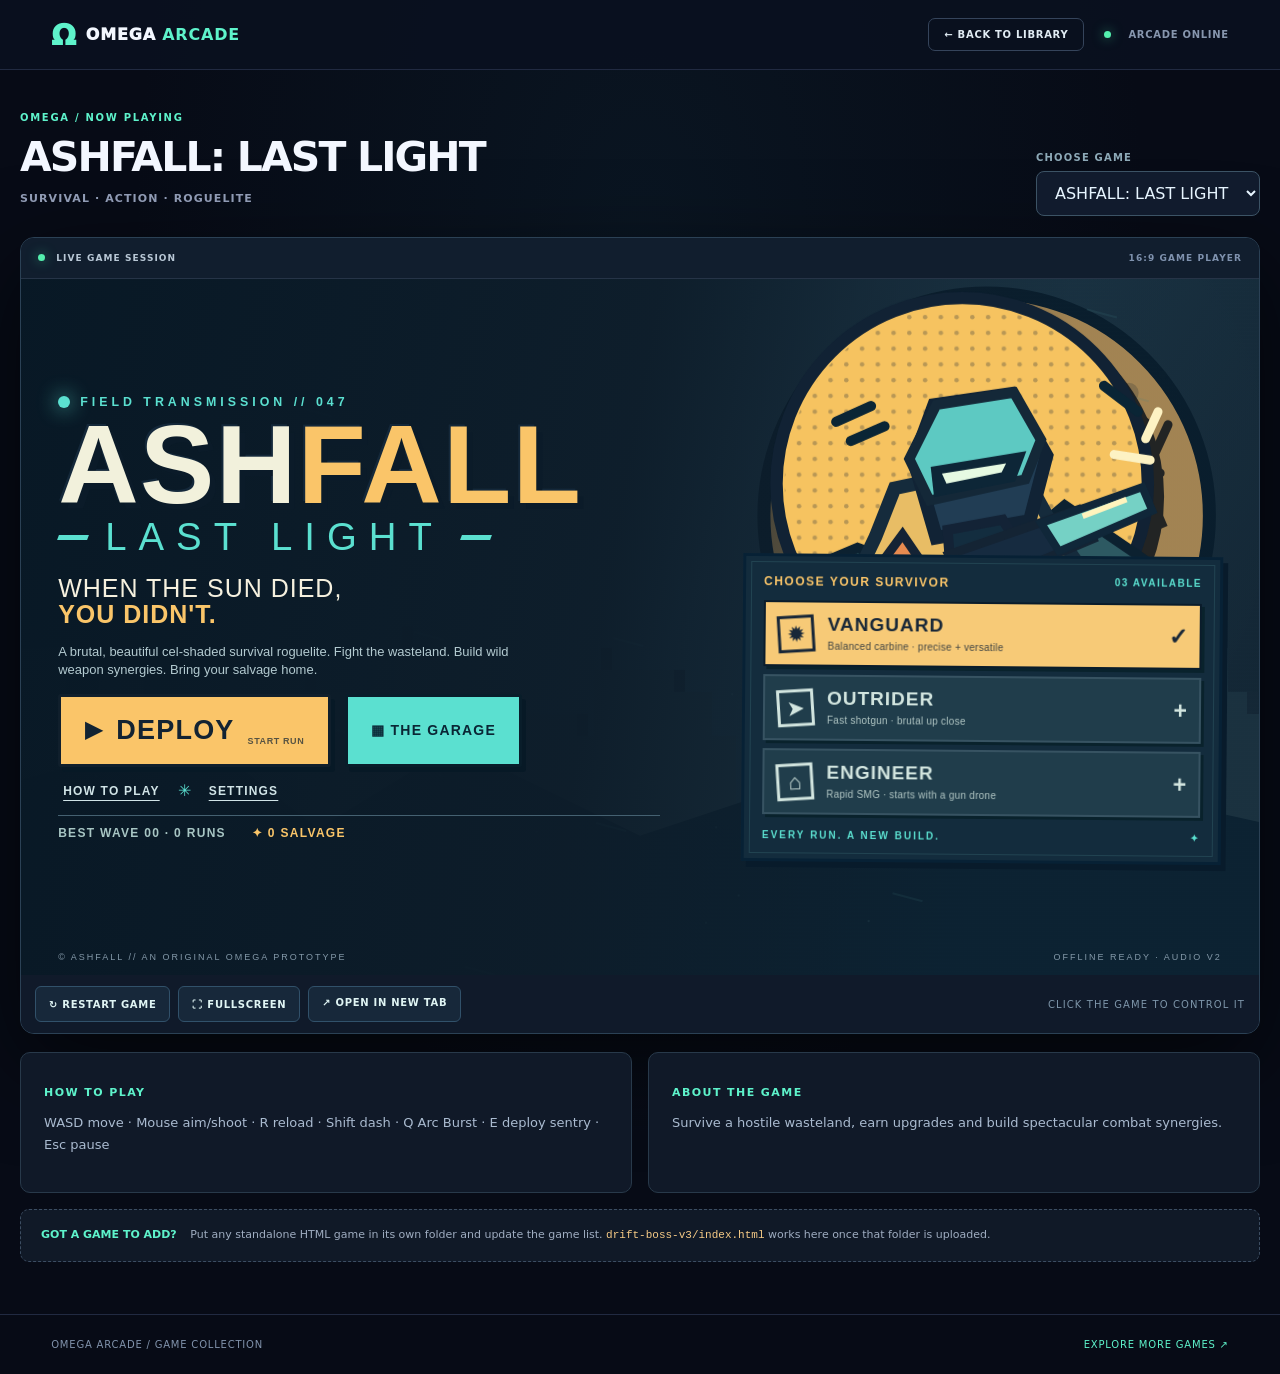
==== play.html @ 2ecd0ab1 "Add files via upload" ====
<!doctype html>
<html lang="en">
<head>
<meta charset="utf-8"><meta name="viewport" content="width=device-width,initial-scale=1,viewport-fit=cover"><meta name="theme-color" content="#070b16">
<title>PLAY | OMEGA ARCADE</title><link rel="icon" type="image/svg+xml" href="assets/favicon.svg"><link rel="stylesheet" href="styles.css"><link rel="stylesheet" href="player.css"><script src="player.js" defer></script>
</head>
<body class="player-body">
<header class="player-bar"><a class="player-logo" href="index.html" aria-label="Back to Omega Arcade">Ω <span>OMEGA <b>ARCADE</b></span></a><div class="player-top-right"><a class="player-back" href="index.html">← BACK TO LIBRARY</a><span class="status-dot"></span><span class="player-live">ARCADE ONLINE</span></div></header>
<main class="player-main">
<div class="player-heading"><div><p class="player-overline">OMEGA / NOW PLAYING</p><h1 id="gameTitle">ASHFALL: LAST LIGHT</h1><p id="gameSubtitle">Survive, upgrade and play.</p></div><div class="player-switch"><label for="gameSelect">CHOOSE GAME</label><select id="gameSelect" aria-label="Select a game"><option value="ashfall">ASHFALL: LAST LIGHT</option><option value="floor99">FLOOR 99</option><option value="neon-foundry">NEON FOUNDRY</option><option value="yandex-385957">THEY ARE COMING</option></select></div></div>
<section class="game-stage" aria-label="Embedded game player">
  <div class="game-stage-top"><span><span class="status-dot"></span> LIVE GAME SESSION</span><span>16:9 GAME PLAYER</span></div>
  <div class="game-viewport">
  <iframe id="game" title="Game player" class="gameClass" style="aspect-ratio:16/9" src="games/ashfall/index.html" scrolling="no" frameborder="0" allow="fullscreen; gamepad; autoplay" allowfullscreen></iframe>
  </div>
  <div id="hostNotice" class="host-notice" hidden>This game is hosted by Yandex and needs an internet connection. If the player stays blank or shows an error, use <strong>OPEN ON YANDEX</strong> below. Third-party hosting and embedding restrictions are outside OMEGA ARCADE’s control.</div>
  <div class="game-toolbar"><div class="game-toolbar-left"><button id="reloadGame" type="button">↻ RESTART GAME</button><button id="fullscreenGame" type="button">⛶ FULLSCREEN</button><a id="openGame" href="games/ashfall/index.html" target="_blank" rel="noopener">↗ OPEN IN NEW TAB</a></div><span class="game-tooltip">CLICK THE GAME TO CONTROL IT</span></div>
</section>
<div class="player-bottom"><div><h2>HOW TO PLAY</h2><p id="controls">WASD to move, mouse to aim and shoot.</p></div><div><h2>ABOUT THE GAME</h2><p id="aboutGame">Play this original browser game on OMEGA ARCADE.</p></div></div>
<div class="player-callout"><span>GOT A GAME TO ADD?</span> Put any standalone HTML game in its own folder and update the game list. <code>drift-boss-v3/index.html</code> works here once that folder is uploaded.</div>
</main><footer class="player-footer"><span>OMEGA ARCADE / GAME COLLECTION</span><a href="index.html">EXPLORE MORE GAMES ↗</a></footer>
</body>
</html>
---- styles.css ----
:root{color-scheme:dark;--bg:#070b16;--panel:#0d1321;--panel2:#121a2c;--line:#212a41;--text:#f3f7ff;--muted:#909bb4;--accent:#5ef3cb;--accent2:#8c7bf7;--amber:#f7ba72;--shadow:0 24px 70px #0006;--sidebar:244px}*{box-sizing:border-box}html{scroll-behavior:smooth}body{margin:0;background:var(--bg);color:var(--text);font-family:Inter,"Segoe UI",system-ui,sans-serif;min-height:100vh;overflow-x:hidden}button,input,select{font:inherit}button{cursor:pointer}button:disabled{cursor:default;opacity:.5}a{color:inherit;text-decoration:none}button:focus-visible,a:focus-visible,input:focus-visible,select:focus-visible{outline:2px solid var(--accent);outline-offset:3px}::selection{background:var(--accent);color:var(--bg)}.skip{position:absolute;top:-70px;left:20px;background:var(--accent);color:#07121d;padding:12px;z-index:30}.skip:focus{top:12px}.ambient-glow{position:fixed;pointer-events:none;filter:blur(110px);border-radius:50%;opacity:.2;z-index:-1}.ambient-glow--one{width:410px;height:410px;background:#3b5d9e;top:150px;right:7%}.ambient-glow--two{width:360px;height:360px;background:#1b917a;bottom:-160px;left:20%}.app-shell{display:flex;min-height:100vh}.sidebar{width:var(--sidebar);flex:0 0 var(--sidebar);border-right:1px solid var(--line);padding:32px 18px 24px;background:linear-gradient(180deg,#0d1323 0%,#0b1120 100%);display:flex;flex-direction:column;position:sticky;top:0;height:100vh;z-index:15}.brand{display:flex;align-items:center;gap:12px;margin:0 8px 55px}.brand-mark{display:grid;place-items:center;width:41px;height:41px;color:#02120e;background:var(--accent);font-size:27px;font-weight:900;clip-path:polygon(22% 0,78% 0,100% 22%,100% 78%,78% 100%,22% 100%,0 78%,0 22%);box-shadow:0 0 20px #4af7c05c}.brand-title{font-size:16px;font-weight:950;letter-spacing:.07em;line-height:1}.brand-title>span{display:block;color:var(--accent);font-size:12px;letter-spacing:.19em;margin-top:3px}.brand-title small{display:block;font-size:7px;letter-spacing:.16em;color:#7f8da9;margin-top:7px}.sidebar-group-label{font-weight:800;font-size:9px;letter-spacing:.23em;color:#687995;margin:0 18px 13px}.sidebar-group-label--second{margin-top:39px}.sidebar-nav{display:grid;gap:7px}.nav-link{display:flex;align-items:center;gap:12px;border:1px solid transparent;border-radius:10px;background:transparent;color:#9ca9c1;padding:13px 15px;text-align:left;font-size:12px;font-weight:750;letter-spacing:.03em;transition:background .2s,color .2s,border-color .2s;width:100%}.nav-symbol{width:20px;text-align:center;font-size:20px;font-weight:500}.nav-link:hover{background:#171f33;color:#fff}.nav-link.active{background:linear-gradient(100deg,#123a3c,#172a36);color:var(--accent);border-color:#29575a}.nav-counter{margin-left:auto;font-size:10px;color:var(--muted)}.sidebar-panel{margin:0 6px;background:linear-gradient(146deg,#1a2038,#111e2b);border:1px solid #2b3650;border-radius:14px;padding:18px}.sidebar-panel-icon{color:var(--accent);font-size:25px;margin-bottom:15px}.sidebar-panel strong{font-size:13px}.sidebar-panel p{font-size:11px;line-height:1.65;color:var(--muted);margin:8px 0 13px}.tiny-link{border:0;background:none;padding:0;color:var(--accent);font-weight:800;font-size:11px;letter-spacing:.06em}.tiny-link:hover{text-decoration:underline}.sidebar-bottom{margin-top:auto;font-size:9px;letter-spacing:.09em;color:#9eafc2;line-height:2}.sidebar-bottom>div{color:#596b89;margin-top:2px}.status-dot{width:7px;height:7px;display:inline-block;border-radius:50%;background:#54f0ae;box-shadow:0 0 12px #48efaf8a;margin-right:7px}.site-main{min-width:0;flex:1;display:flex;flex-direction:column}.topbar{height:73px;display:flex;align-items:center;justify-content:space-between;gap:20px;padding:0 clamp(22px,4.2vw,74px);border-bottom:1px solid #1e2537;background:#090e1aab;backdrop-filter:blur(16px)}.topbar-eyebrow{color:#8f9bb3;font-size:10px;font-weight:800;letter-spacing:.18em}.sep{color:#455470;margin:0 10px}.topbar-actions{display:flex;align-items:center;gap:23px}.topbar-status{font-size:10px;color:#a7b8c4;letter-spacing:.08em;font-weight:700}.icon-btn{border:1px solid #27344d;border-radius:9px;background:#10182a;color:#b5c9d9;width:38px;height:38px;font-size:21px}.icon-btn:hover{color:var(--accent);border-color:var(--accent)}.mobile-menu{display:none}.content{width:min(100%,1580px);padding:35px clamp(20px,4.2vw,74px) 60px;margin:0 auto}.eyebrow{display:flex;align-items:center;gap:11px;letter-spacing:.19em;font-size:10px;font-weight:900;color:var(--accent)}.eyebrow .line{width:23px;height:2px;background:var(--accent);display:inline-block}.eyebrow-cross{font-size:16px;margin-left:4px}.eyebrow.small{font-size:9px}.eyebrow.small .line{width:15px}.title-row{display:flex;justify-content:space-between;align-items:flex-end;gap:24px;margin:8px 0 29px}.title-row h1{font-size:clamp(32px,4vw,61px);font-weight:950;letter-spacing:-.062em;line-height:1.08;margin:10px 0 10px}.title-row h1 em,.section-heading h2 em,.bottom-cta h2 em{font-style:normal;color:var(--accent)}.title-row p{color:#a4b0c9;margin:0;font-size:13px}.side-count{text-align:right;flex-shrink:0}.side-count>span{display:block;font-size:9px;letter-spacing:.18em;font-weight:800;color:#7385a0}.side-count>strong{font-size:38px;letter-spacing:-.08em}.side-count>strong>span{font-size:18px;color:#5d6a80;letter-spacing:0}.hero{position:relative;min-height:365px;border:1px solid #294354;border-radius:15px;overflow:hidden;box-shadow:var(--shadow);background:#102533;isolation:isolate}.hero-image{position:absolute;inset:0;background:url('assets/ashfall.webp') center 49%/cover no-repeat;filter:saturate(1.25) brightness(.86);transform:scale(1.015);z-index:-3}.hero-gloss{position:absolute;inset:0;background:linear-gradient(90deg,#071320f9 0%,#071c2df5 33%,#071722bb 59%,#0a192552 100%),linear-gradient(0deg,#080f1cd1,transparent 44%);z-index:-2}.hero::after{content:"";position:absolute;inset:0;background:linear-gradient(105deg,transparent 40%,#6df7ce10 58%,transparent 78%);pointer-events:none;z-index:-1}.hero-content{padding:29px 37px 18px;min-height:365px;display:flex;flex-direction:column;max-width:780px}.hero-pills{display:flex;gap:9px;flex-wrap:wrap}.pill{border:1px solid #5f808057;border-radius:4px;background:#0b2535b9;padding:7px 10px;font-size:9px;letter-spacing:.13em;font-weight:850;color:#c4d5de}.pill--live{color:var(--accent);border-color:#37766a}.hero-copy{margin-top:auto}.hero-mini{font-size:10px;color:#a1c8c7;font-weight:850;letter-spacing:.19em}.hero h2{font-size:clamp(43px,5vw,76px);font-weight:1000;line-height:.88;letter-spacing:-.075em;margin:13px 0 15px;text-shadow:0 5px 24px #0006}.hero h2 span{color:#f8d49b}.hero p{max-width:450px;color:#d2dfe4;font-size:13px;line-height:1.7;margin:0 0 19px}.hero-buttons{display:flex;gap:10px;flex-wrap:wrap}.btn{display:inline-flex;align-items:center;justify-content:center;gap:13px;border-radius:8px;border:1px solid #42526a;background:#151f30;color:#e9f0ff;padding:12px 17px;font-size:11px;font-weight:950;letter-spacing:.09em;min-height:42px;transition:transform .2s,box-shadow .2s,background .2s;white-space:nowrap}.btn:hover{transform:translateY(-2px)}.btn-primary{background:var(--accent);border-color:var(--accent);color:#061924;box-shadow:0 8px 25px #29e5bc38}.btn-primary:hover{box-shadow:0 9px 28px #30f4c178;background:#9af6df}.btn-ghost{background:#102331b0;border-color:#385569;color:#d9eeeb}.btn-ghost:hover{background:#1b3340}.btn-arrow{margin-left:12px;font-size:17px}.hero-bottom{display:flex;gap:23px;margin-top:24px;font-size:9px;font-weight:750;letter-spacing:.13em;color:#7c9d9e}.hero-index{position:absolute;right:24px;bottom:17px;font-size:24px;letter-spacing:-.05em;font-weight:900;color:#ffffffa2}.hero-index span{font-size:13px;color:#96b2bb}.stat-strip{display:flex;align-items:center;justify-content:space-around;gap:10px;padding:22px 8px;border-bottom:1px solid #273146;margin-bottom:44px}.strip-item{display:flex;align-items:center;gap:12px}.strip-icon{font-size:25px;color:var(--accent);width:30px;text-align:center}.strip-item strong{display:block;font-size:11px;letter-spacing:.08em}.strip-item div>span{display:block;font-size:10px;color:#8a9bb7;margin-top:5px}.strip-separator{width:1px;height:32px;background:#23344b}.section-heading{display:flex;justify-content:space-between;align-items:flex-end;gap:20px;margin-bottom:21px}.section-heading h2{font-size:clamp(23px,2.7vw,39px);letter-spacing:-.06em;margin:9px 0 0;line-height:1.13;font-weight:950}.library-number{font-size:10px;color:#899ab2;letter-spacing:.09em;font-weight:700}.library-number span{color:var(--accent);font-size:18px;font-weight:900}.toolbar{display:flex;justify-content:space-between;align-items:center;gap:20px;margin-bottom:17px;flex-wrap:wrap}.category-pills{display:flex;gap:7px;flex-wrap:wrap}.filter-pill{padding:9px 14px;background:#111a2a;border:1px solid #2a354c;border-radius:6px;color:#9cabc2;font-size:11px;font-weight:800;white-space:nowrap}.filter-pill span{font-size:10px;opacity:.65;margin-left:5px}.filter-pill.selected,.filter-pill:hover{color:var(--accent);border-color:#41766f;background:#14312e}.tools-right{display:flex;gap:8px;align-items:center;flex-wrap:wrap}.search-box{display:flex;align-items:center;gap:8px;border:1px solid #2b3952;background:#101928;border-radius:6px;padding:0 10px;min-height:38px;color:#96a5ba}.search-box:focus-within{border-color:var(--accent)}.search-box>span{font-size:24px;line-height:1}.search-box input{border:0;outline:0;background:transparent;color:var(--text);font-size:11px;width:142px}.search-box input::placeholder{color:#798ca8}.search-box kbd{border:1px solid #37445b;background:#172438;color:#7d8da7;padding:1px 5px;border-radius:3px;font-size:10px}.sort-select{background:#101928;border:1px solid #2b3952;color:#b4c1d6;border-radius:6px;padding:10px;font-size:11px}.game-grid{display:grid;grid-template-columns:repeat(3,minmax(0,1fr));gap:18px}.game-card{overflow:hidden;border:1px solid #28334a;background:linear-gradient(160deg,#121c2c,#0e1523);border-radius:11px;position:relative;transition:transform .23s,border-color .23s,box-shadow .23s}.game-card:hover{transform:translateY(-5px);border-color:#4a7080;box-shadow:0 17px 39px #0007}.game-cover{display:block;width:100%;aspect-ratio:16/10;object-fit:cover;object-position:center;filter:saturate(1.08);transition:transform .4s;cursor:pointer}.game-card:hover .game-cover{transform:scale(1.035)}.game-cover-wrap{overflow:hidden;position:relative;background:#142133}.game-cover-wrap::after{content:"";position:absolute;inset:45% 0 0;background:linear-gradient(transparent,#0b1420a1);pointer-events:none}.game-tag{position:absolute;top:13px;left:13px;background:#07121fcc;border:1px solid #355362aa;color:#bde0db;font-weight:850;letter-spacing:.13em;font-size:9px;border-radius:4px;padding:6px 8px;z-index:1;backdrop-filter:blur(7px)}.favorite-btn{position:absolute;top:11px;right:11px;z-index:2;display:grid;place-items:center;background:#07131dcb;border:1px solid #3b5363;border-radius:8px;color:#d1dce7;height:30px;width:32px;font-size:20px}.favorite-btn:hover,.favorite-btn.is-favorite{color:#ffd67c;border-color:#9c7851}.game-card-body{padding:17px 17px 16px}.game-title-row{display:flex;justify-content:space-between;align-items:flex-start;gap:6px}.game-title-row h3{font-size:16px;letter-spacing:-.02em;margin:0;font-weight:950}.game-label{color:var(--accent);border:1px solid #226657;background:#14342f;border-radius:4px;padding:4px 6px;font-size:8px;letter-spacing:.05em;font-weight:900;flex-shrink:0}.game-card-desc{min-height:39px;color:#95a6bd;font-size:11px;line-height:1.7;margin:8px 0 14px}.game-meta{display:flex;gap:8px;flex-wrap:wrap;margin-bottom:16px}.game-meta span{color:#8899b0;border:1px solid #29364a;border-radius:3px;padding:4px 6px;font-size:9px;letter-spacing:.03em}.card-actions{display:flex;gap:8px;align-items:center}.card-play{flex:1;text-align:center;border:1px solid #376d61;border-radius:6px;background:#143c38;color:var(--accent);padding:10px 12px;font-size:10px;letter-spacing:.12em;font-weight:950}.card-play:hover{background:var(--accent);color:#041820}.card-more{flex:0 0 auto;width:36px;height:36px;background:#182438;border:1px solid #32435a;border-radius:6px;color:#b9cedc;font-size:17px}.card-more:hover{background:#293952}.empty-state{text-align:center;padding:65px 20px;background:#0d1626;border:1px dashed #324057;border-radius:14px}.empty-state[hidden]{display:none}.empty-icon{font-size:44px;color:var(--accent)}.empty-state h3{margin:10px 0;font-size:20px}.empty-state p{color:var(--muted);font-size:13px;margin-bottom:25px}.bottom-cta{margin-top:55px;border:1px solid #294552;border-radius:12px;padding:25px 29px;display:flex;align-items:center;gap:22px;background:radial-gradient(ellipse at 12% 20%,#20473e 0,transparent 45%),linear-gradient(120deg,#10222a,#101828)}.cta-icon{font-size:58px;color:var(--accent);font-weight:900;line-height:1}.bottom-cta>div:nth-child(2){flex:1}.bottom-cta h2{margin:6px 0 5px;font-size:23px;letter-spacing:-.045em}.bottom-cta p{color:#9aadc1;margin:0;font-size:11px;line-height:1.6}.footer{border-top:1px solid #263047;padding:20px clamp(20px,4.2vw,74px);display:flex;align-items:center;justify-content:space-between;color:#7789a2;font-size:9px;letter-spacing:.1em;gap:10px}.footer-star{color:var(--accent)}.details-dialog{width:min(690px,calc(100% - 25px));padding:0;border:1px solid #3a5261;border-radius:15px;background:#121d2b;color:var(--text);box-shadow:0 28px 110px #000e;max-height:90vh;overflow:auto}.details-dialog::backdrop{background:#020711dd;backdrop-filter:blur(7px)}.details-dialog-body>img{display:block;width:100%;aspect-ratio:16/7;object-fit:cover}.details-content{padding:25px 28px 30px}.details-content h2{font-size:32px;letter-spacing:-.06em;margin:8px 0}.details-content>p{color:#b3c2d5;font-size:13px;line-height:1.7}.details-content h3{font-size:11px;letter-spacing:.15em;color:var(--accent);margin-top:26px}.detail-tags{display:flex;gap:7px;flex-wrap:wrap;margin-top:14px}.detail-tags span{font-size:10px;border:1px solid #3a5166;border-radius:4px;color:#c6dce4;padding:6px 9px}.details-actions{display:flex;gap:8px;flex-wrap:wrap;margin-top:23px}.dialog-close{position:sticky;top:10px;left:calc(100% - 45px);float:right;margin:10px 10px -48px 0;z-index:2;border:1px solid #42556d;background:#102233;color:white;border-radius:6px;font-size:24px;width:34px;height:34px}.toast{position:fixed;right:20px;bottom:20px;padding:12px 18px;background:#15352f;color:#cdf9ed;border:1px solid #4b9c8e;border-radius:8px;box-shadow:var(--shadow);font-size:12px;z-index:25;transform:translateY(120px);opacity:0;pointer-events:none;transition:transform .25s,opacity .25s}.toast.show{transform:translateY(0);opacity:1}.mobile-sidebar-shade{display:none}[data-theme="amber"]{--accent:#ffcb86;--accent2:#f49a74}[data-theme="amber"] .hero-gloss{background:linear-gradient(90deg,#20130ef9 0%,#24170df5 35%,#241811a8 70%,#1e110b80),linear-gradient(0deg,#140e0ad1,transparent 44%)}[data-theme="amber"] .nav-link.active{background:#342319;border-color:#795135}[data-theme="amber"] .game-label{background:#3c2e16;border-color:#886533}[data-theme="amber"] .card-play{background:#3e3020;border-color:#806047}[data-theme="amber"] .filter-pill.selected{background:#3e3020;border-color:#806047}
@media(max-width:1260px){:root{--sidebar:218px}.content{padding-left:30px;padding-right:30px}.game-grid{gap:12px}.game-card-body{padding:13px}.game-title-row h3{font-size:14px}.toolbar{align-items:flex-start}.tools-right{margin-left:auto}}
@media(max-width:1050px){.game-grid{grid-template-columns:repeat(2,minmax(0,1fr))}.sidebar{--sidebar:204px;padding-left:9px;padding-right:9px}.topbar{padding:0 25px}.content{padding:30px 25px}.hero-content{min-height:340px}.hero{min-height:340px}}
@media(max-width:780px){.sidebar{position:fixed;top:0;bottom:0;left:0;width:255px;height:100dvh;transform:translateX(-101%);transition:transform .24s;box-shadow:0 20px 90px #0009}.sidebar.open{transform:translateX(0)}.mobile-sidebar-shade:not([hidden]){display:block;position:fixed;inset:0;background:#000a;z-index:14}.mobile-menu{display:block}.topbar{height:64px;padding:0 18px}.content{padding:26px 18px}.title-row h1{font-size:clamp(27px,6vw,44px)}.hero{min-height:355px}.hero-content{min-height:355px;padding:22px}.hero-gloss{background:linear-gradient(90deg,#071320f9,#071b2cf0 55%,#07172280),linear-gradient(0deg,#080f1cd1,transparent 44%)}.hero h2{font-size:53px}.hero p{font-size:12px}.topbar-status{display:none}.footer{padding:18px;flex-wrap:wrap}.side-count{display:none}}
@media(max-width:580px){.intro{margin-bottom:14px}.title-row{margin-bottom:23px}.hero{min-height:405px}.hero-content{min-height:405px}.hero h2{font-size:52px}.hero-index{display:none}.hero-bottom{gap:12px;flex-wrap:wrap;font-size:8px}.hero-copy{margin-top:auto}.stat-strip{gap:10px;padding:18px 0 22px;margin-bottom:32px}.strip-item{gap:5px}.strip-icon{font-size:19px;width:22px}.strip-item strong{font-size:8px}.strip-item div>span{font-size:8px}.strip-separator{height:26px}.game-grid{grid-template-columns:1fr}.toolbar{display:block}.category-pills{margin-bottom:12px}.tools-right{display:flex;width:100%}.search-box{flex:1}.search-box input{width:100%}.sort-select{width:132px}.bottom-cta{display:block;padding:22px}.cta-icon{float:right;font-size:43px}.bottom-cta .btn{margin-top:17px}.footer{font-size:8px}.details-content{padding:19px}.details-actions .btn{flex:1}.section-heading h2{font-size:25px}.library-number{font-size:8px}.library-number span{font-size:14px}}
@media(prefers-reduced-motion:reduce){*,*::before,*::after{scroll-behavior:auto!important;transition:none!important;animation:none!important}}
---- player.css ----
.player-body{min-height:100vh;background:radial-gradient(ellipse at 50% 18%,#12334342,transparent 56%),#070b16;display:flex;flex-direction:column}.player-bar{height:70px;padding:0 clamp(18px,4vw,70px);display:flex;align-items:center;justify-content:space-between;border-bottom:1px solid var(--line);background:#0a111fdf}.player-logo{display:flex;align-items:center;gap:10px;font-weight:950;font-size:29px;color:var(--accent)}.player-logo span{font-size:16px;color:var(--text);letter-spacing:.05em}.player-logo b{color:var(--accent)}.player-top-right{display:flex;align-items:center;gap:10px;color:#8796ae;font-size:10px;font-weight:750;letter-spacing:.07em}.player-back{padding:10px 15px;border:1px solid #35445b;border-radius:7px;color:#e0ebf3;margin-right:10px}.player-back:hover{border-color:var(--accent);color:var(--accent)}.player-main{width:min(100% - 40px,1530px);margin:32px auto 52px;flex:1}.player-heading{display:flex;align-items:flex-end;justify-content:space-between;gap:20px;margin-bottom:21px}.player-overline{font-size:10px;letter-spacing:.17em;color:var(--accent);font-weight:800}.player-heading h1{font-size:clamp(29px,3.2vw,52px);letter-spacing:-.045em;margin:4px 0}.player-heading p:not(.player-overline){font-size:11px;color:var(--muted);letter-spacing:.1em;font-weight:850}.player-switch{display:grid;gap:8px}.player-switch label{font-size:10px;letter-spacing:.12em;color:#8da9b7;font-weight:800}.player-switch select{background:#111b2d;border:1px solid #3c5365;border-radius:8px;color:#e7f5ff;min-width:220px;padding:11px 14px}.game-stage{background:#101827;border:1px solid #2b4155;border-radius:14px;overflow:hidden;box-shadow:0 30px 90px #0009}.game-stage-top{height:41px;display:flex;justify-content:space-between;align-items:center;padding:0 17px;background:#111e2e;border-bottom:1px solid #263447;color:#b9c8d6;letter-spacing:.12em;font-size:9px;font-weight:900}.game-stage-top>span:last-child{color:#7f92ae}.game-viewport{width:100%;position:relative;background:#020409;line-height:0}.gameClass{width:100%;display:block;border:0;aspect-ratio:16/9;background:#050b12;max-height:calc(100vh - 150px)}.game-viewport:fullscreen{display:flex;align-items:center;justify-content:center;background:#000}.game-viewport:fullscreen iframe{max-height:100vh;width:min(100vw,177.78vh);height:auto;aspect-ratio:16/9}.game-toolbar{display:flex;justify-content:space-between;align-items:center;gap:15px;padding:11px 14px;background:#101a2a}.game-toolbar-left{display:flex;gap:8px;flex-wrap:wrap}.game-toolbar button,.game-toolbar a{background:#17283a;border:1px solid #31516a;color:#e0f5f4;font-size:10px;font-weight:900;letter-spacing:.07em;border-radius:6px;padding:10px 13px;min-height:36px}.game-toolbar button:hover,.game-toolbar a:hover{border-color:var(--accent);color:var(--accent)}.game-tooltip{color:#7d95a9;font-size:10px;letter-spacing:.11em}.player-bottom{display:grid;grid-template-columns:1fr 1fr;gap:16px;margin-top:18px}.player-bottom>div{padding:23px;border:1px solid #28394a;border-radius:10px;background:#101928}.player-bottom h2{font-size:11px;color:var(--accent);letter-spacing:.13em}.player-bottom p{color:#aabbd0;font-size:13px;line-height:1.7}.player-callout{padding:15px 20px;margin-top:16px;border:1px dashed #3c4d62;color:#9fadc1;background:#101927;border-radius:9px;font-size:11px;line-height:1.9}.player-callout span{color:var(--accent);font-weight:900;margin-right:10px}.player-callout code{color:#f7cb86}.player-footer{padding:24px clamp(18px,4vw,70px);border-top:1px solid var(--line);display:flex;justify-content:space-between;gap:20px;color:#8193ac;font-size:10px;letter-spacing:.08em}.player-footer a{color:var(--accent)}@media(max-width:750px){.player-main{width:calc(100% - 20px);margin-top:20px}.player-bar{height:60px;padding:0 14px}.player-live{display:none}.player-logo span{font-size:12px}.player-heading{align-items:flex-start;flex-direction:column}.player-switch{width:100%}.player-switch select{width:100%}.player-bottom{grid-template-columns:1fr}.game-tooltip{display:none}.game-toolbar{align-items:flex-start}.game-viewport iframe{max-height:none}.player-footer{flex-wrap:wrap}}

.host-notice{padding:13px 17px;background:#17283a;color:#cbd9e7;border-top:1px solid #3b5867;font-size:12px;line-height:1.6}.host-notice strong{color:var(--accent)}.host-notice[hidden]{display:none}
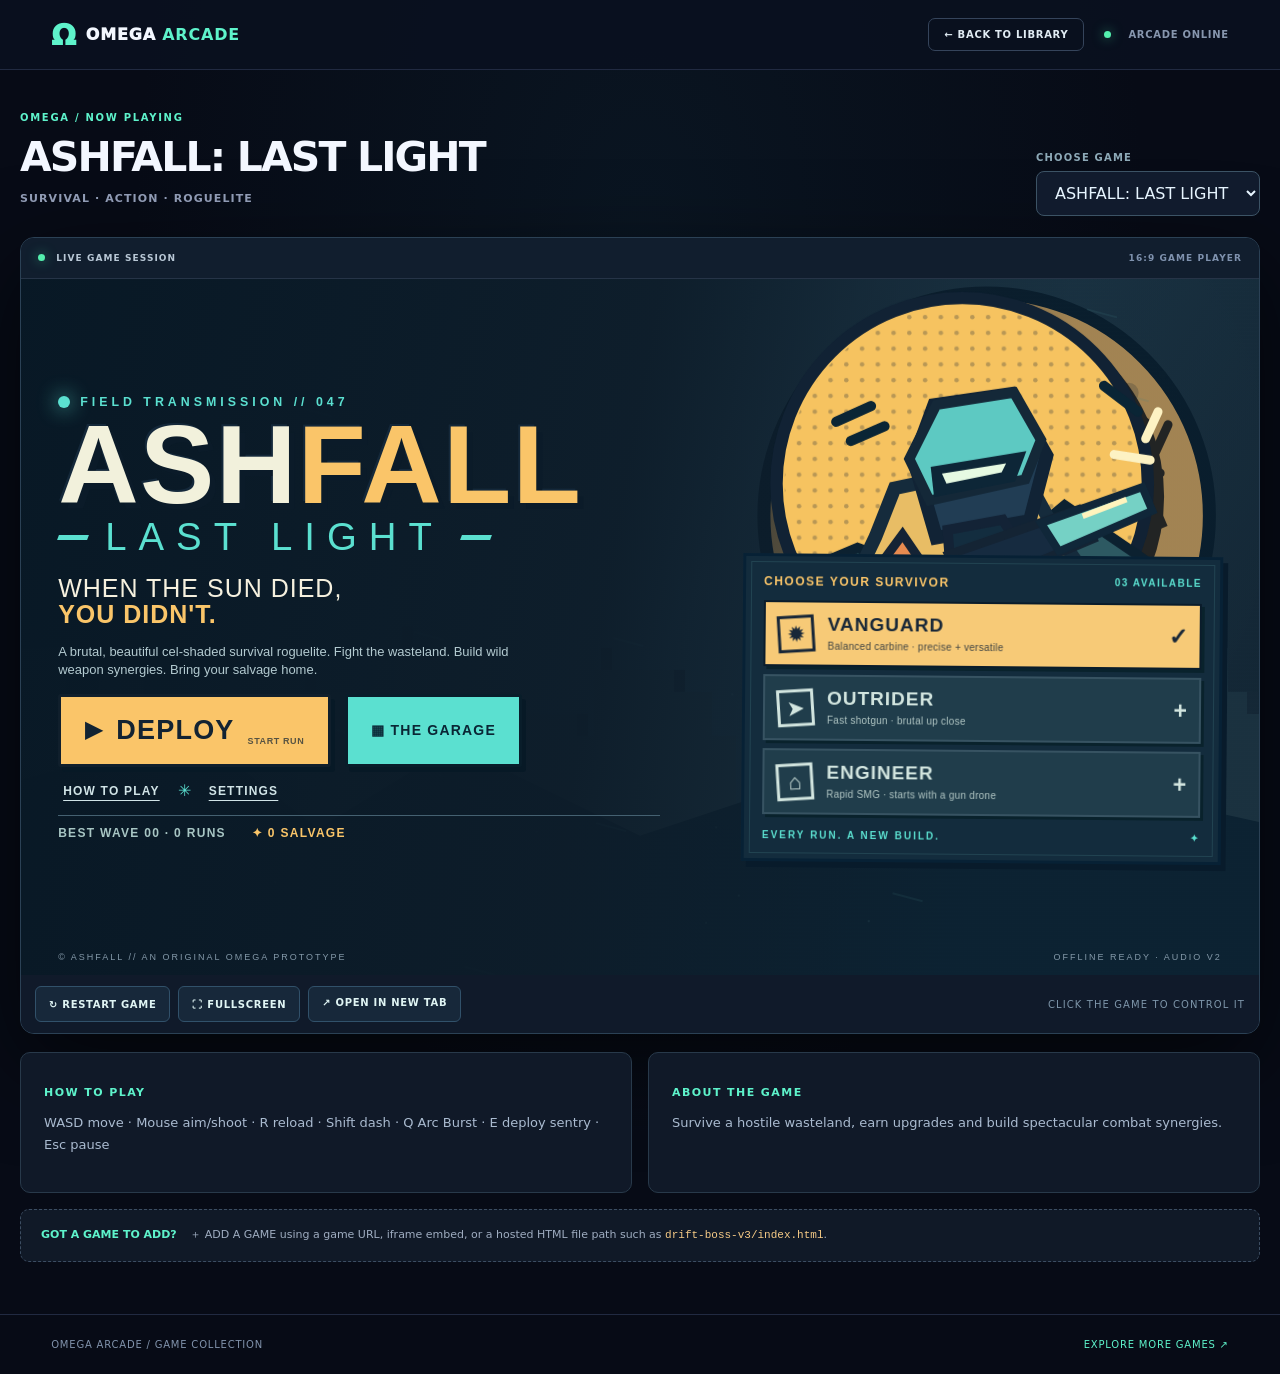
==== commit 95cf5f74: "Add files via upload" ====
--- a/play.html
+++ b/play.html
@@ -2,7 +2,7 @@
 <html lang="en">
 <head>
 <meta charset="utf-8"><meta name="viewport" content="width=device-width,initial-scale=1,viewport-fit=cover"><meta name="theme-color" content="#070b16">
-<title>PLAY | OMEGA ARCADE</title><link rel="icon" type="image/svg+xml" href="assets/favicon.svg"><link rel="stylesheet" href="styles.css"><link rel="stylesheet" href="player.css"><script src="player.js" defer></script>
+<title>PLAY | OMEGA ARCADE</title><link rel="icon" type="image/svg+xml" href="assets/favicon.svg"><link rel="stylesheet" href="styles.css"><link rel="stylesheet" href="player.css"><script src="custom-games.js" defer></script><script src="player.js" defer></script>
 </head>
 <body class="player-body">
 <header class="player-bar"><a class="player-logo" href="index.html" aria-label="Back to Omega Arcade">Ω <span>OMEGA <b>ARCADE</b></span></a><div class="player-top-right"><a class="player-back" href="index.html">← BACK TO LIBRARY</a><span class="status-dot"></span><span class="player-live">ARCADE ONLINE</span></div></header>
@@ -13,11 +13,11 @@
   <div class="game-viewport">
   <iframe id="game" title="Game player" class="gameClass" style="aspect-ratio:16/9" src="games/ashfall/index.html" scrolling="no" frameborder="0" allow="fullscreen; gamepad; autoplay" allowfullscreen></iframe>
   </div>
-  <div id="hostNotice" class="host-notice" hidden>This game is hosted by Yandex and needs an internet connection. If the player stays blank or shows an error, use <strong>OPEN ON YANDEX</strong> below. Third-party hosting and embedding restrictions are outside OMEGA ARCADE’s control.</div>
+  <div id="hostNotice" class="host-notice" hidden>This game is hosted externally and requires internet. Some websites prevent embedding in an iframe. If the game stays blank, try <strong>OPEN ORIGINAL GAME</strong> below.</div>
   <div class="game-toolbar"><div class="game-toolbar-left"><button id="reloadGame" type="button">↻ RESTART GAME</button><button id="fullscreenGame" type="button">⛶ FULLSCREEN</button><a id="openGame" href="games/ashfall/index.html" target="_blank" rel="noopener">↗ OPEN IN NEW TAB</a></div><span class="game-tooltip">CLICK THE GAME TO CONTROL IT</span></div>
 </section>
 <div class="player-bottom"><div><h2>HOW TO PLAY</h2><p id="controls">WASD to move, mouse to aim and shoot.</p></div><div><h2>ABOUT THE GAME</h2><p id="aboutGame">Play this original browser game on OMEGA ARCADE.</p></div></div>
-<div class="player-callout"><span>GOT A GAME TO ADD?</span> Put any standalone HTML game in its own folder and update the game list. <code>drift-boss-v3/index.html</code> works here once that folder is uploaded.</div>
+<div class="player-callout"><span>GOT A GAME TO ADD?</span> <a href="index.html?add=1">＋ ADD A GAME</a> using a game URL, iframe embed, or a hosted HTML file path such as <code>drift-boss-v3/index.html</code>.</div>
 </main><footer class="player-footer"><span>OMEGA ARCADE / GAME COLLECTION</span><a href="index.html">EXPLORE MORE GAMES ↗</a></footer>
 </body>
 </html>
--- a/styles.css
+++ b/styles.css
@@ -4,3 +4,8 @@
 @media(max-width:780px){.sidebar{position:fixed;top:0;bottom:0;left:0;width:255px;height:100dvh;transform:translateX(-101%);transition:transform .24s;box-shadow:0 20px 90px #0009}.sidebar.open{transform:translateX(0)}.mobile-sidebar-shade:not([hidden]){display:block;position:fixed;inset:0;background:#000a;z-index:14}.mobile-menu{display:block}.topbar{height:64px;padding:0 18px}.content{padding:26px 18px}.title-row h1{font-size:clamp(27px,6vw,44px)}.hero{min-height:355px}.hero-content{min-height:355px;padding:22px}.hero-gloss{background:linear-gradient(90deg,#071320f9,#071b2cf0 55%,#07172280),linear-gradient(0deg,#080f1cd1,transparent 44%)}.hero h2{font-size:53px}.hero p{font-size:12px}.topbar-status{display:none}.footer{padding:18px;flex-wrap:wrap}.side-count{display:none}}
 @media(max-width:580px){.intro{margin-bottom:14px}.title-row{margin-bottom:23px}.hero{min-height:405px}.hero-content{min-height:405px}.hero h2{font-size:52px}.hero-index{display:none}.hero-bottom{gap:12px;flex-wrap:wrap;font-size:8px}.hero-copy{margin-top:auto}.stat-strip{gap:10px;padding:18px 0 22px;margin-bottom:32px}.strip-item{gap:5px}.strip-icon{font-size:19px;width:22px}.strip-item strong{font-size:8px}.strip-item div>span{font-size:8px}.strip-separator{height:26px}.game-grid{grid-template-columns:1fr}.toolbar{display:block}.category-pills{margin-bottom:12px}.tools-right{display:flex;width:100%}.search-box{flex:1}.search-box input{width:100%}.sort-select{width:132px}.bottom-cta{display:block;padding:22px}.cta-icon{float:right;font-size:43px}.bottom-cta .btn{margin-top:17px}.footer{font-size:8px}.details-content{padding:19px}.details-actions .btn{flex:1}.section-heading h2{font-size:25px}.library-number{font-size:8px}.library-number span{font-size:14px}}
 @media(prefers-reduced-motion:reduce){*,*::before,*::after{scroll-behavior:auto!important;transition:none!important;animation:none!important}}
+
+/* Custom game library and GitHub publishing */
+.add-top{padding:9px 14px;min-height:37px;font-size:10px;white-space:nowrap}.cta-actions{display:flex;flex-wrap:wrap;gap:10px}.card-remove{height:36px;width:36px;flex:0 0 auto;border:1px solid #683c48;background:#351e2b;color:#ffb9c5;border-radius:6px;font-size:22px}.card-remove:hover{background:#5c2839}.add-game-dialog{width:min(660px,calc(100% - 24px));padding:0;border:1px solid #39586a;border-radius:17px;background:linear-gradient(150deg,#131e30,#0d1524);color:var(--text);box-shadow:0 28px 110px #000d;max-height:92dvh;overflow:auto}.add-game-dialog::backdrop{background:#010714d9;backdrop-filter:blur(6px)}.add-dialog-inner{padding:27px 29px 31px}.add-dialog-inner h2{font-size:clamp(26px,4vw,40px);letter-spacing:-.06em;margin:10px 0}.add-dialog-inner h2 em{color:var(--accent);font-style:normal}.add-intro{font-size:12px;color:var(--muted);line-height:1.65;margin:0 0 21px}.add-intro code,.add-publish code{font-size:11px;background:#1b2c3b;padding:3px 5px;border-radius:4px;color:#c4fff0;word-break:break-word}.add-form-grid{display:grid;grid-template-columns:1.4fr 1fr;gap:13px}.field{display:flex;flex-direction:column;gap:7px;margin-bottom:13px}.field>span{font-size:10px;color:#a7bdca;letter-spacing:.085em;font-weight:850}.field>span b{color:#ffc58b}.field input,.field select,.field textarea{width:100%;background:#081321;color:#f5faff;border:1px solid #345069;border-radius:7px;padding:11px 12px;font-size:12px;line-height:1.55;outline:none;resize:vertical}.field input:focus,.field select:focus,.field textarea:focus{border-color:var(--accent);box-shadow:0 0 0 2px #5ef3cb28}.field input::placeholder,.field textarea::placeholder{color:#667d94}.add-game-buttons{display:flex;align-items:center;gap:10px;flex-wrap:wrap;margin-top:17px}.form-error{color:#ffb8bb;background:#461e2a;padding:9px 12px;border-radius:6px;font-size:12px}.add-publish{margin-top:24px;padding:16px 17px;background:#0a2030;border:1px solid #254957;border-radius:9px}.add-publish strong{font-size:11px;color:var(--accent);letter-spacing:.06em}.add-publish p{font-size:11px;line-height:1.6;color:#a9bed1;margin:7px 0 13px}.publish-tools{display:flex;gap:9px;flex-wrap:wrap}.publish-tools .btn{font-size:10px;min-height:37px;padding:9px 12px}
+@media(max-width:780px){.add-top{font-size:9px;padding:9px 11px}.topbar-actions{gap:9px}.cta-actions{margin-top:13px}.add-dialog-inner{padding:20px}.add-form-grid{grid-template-columns:1fr}}
+@media(max-width:450px){.add-top{font-size:9px;letter-spacing:0}.add-dialog-inner{padding:16px}.publish-tools .btn{flex:1}.add-game-buttons>.btn{flex:1}}
